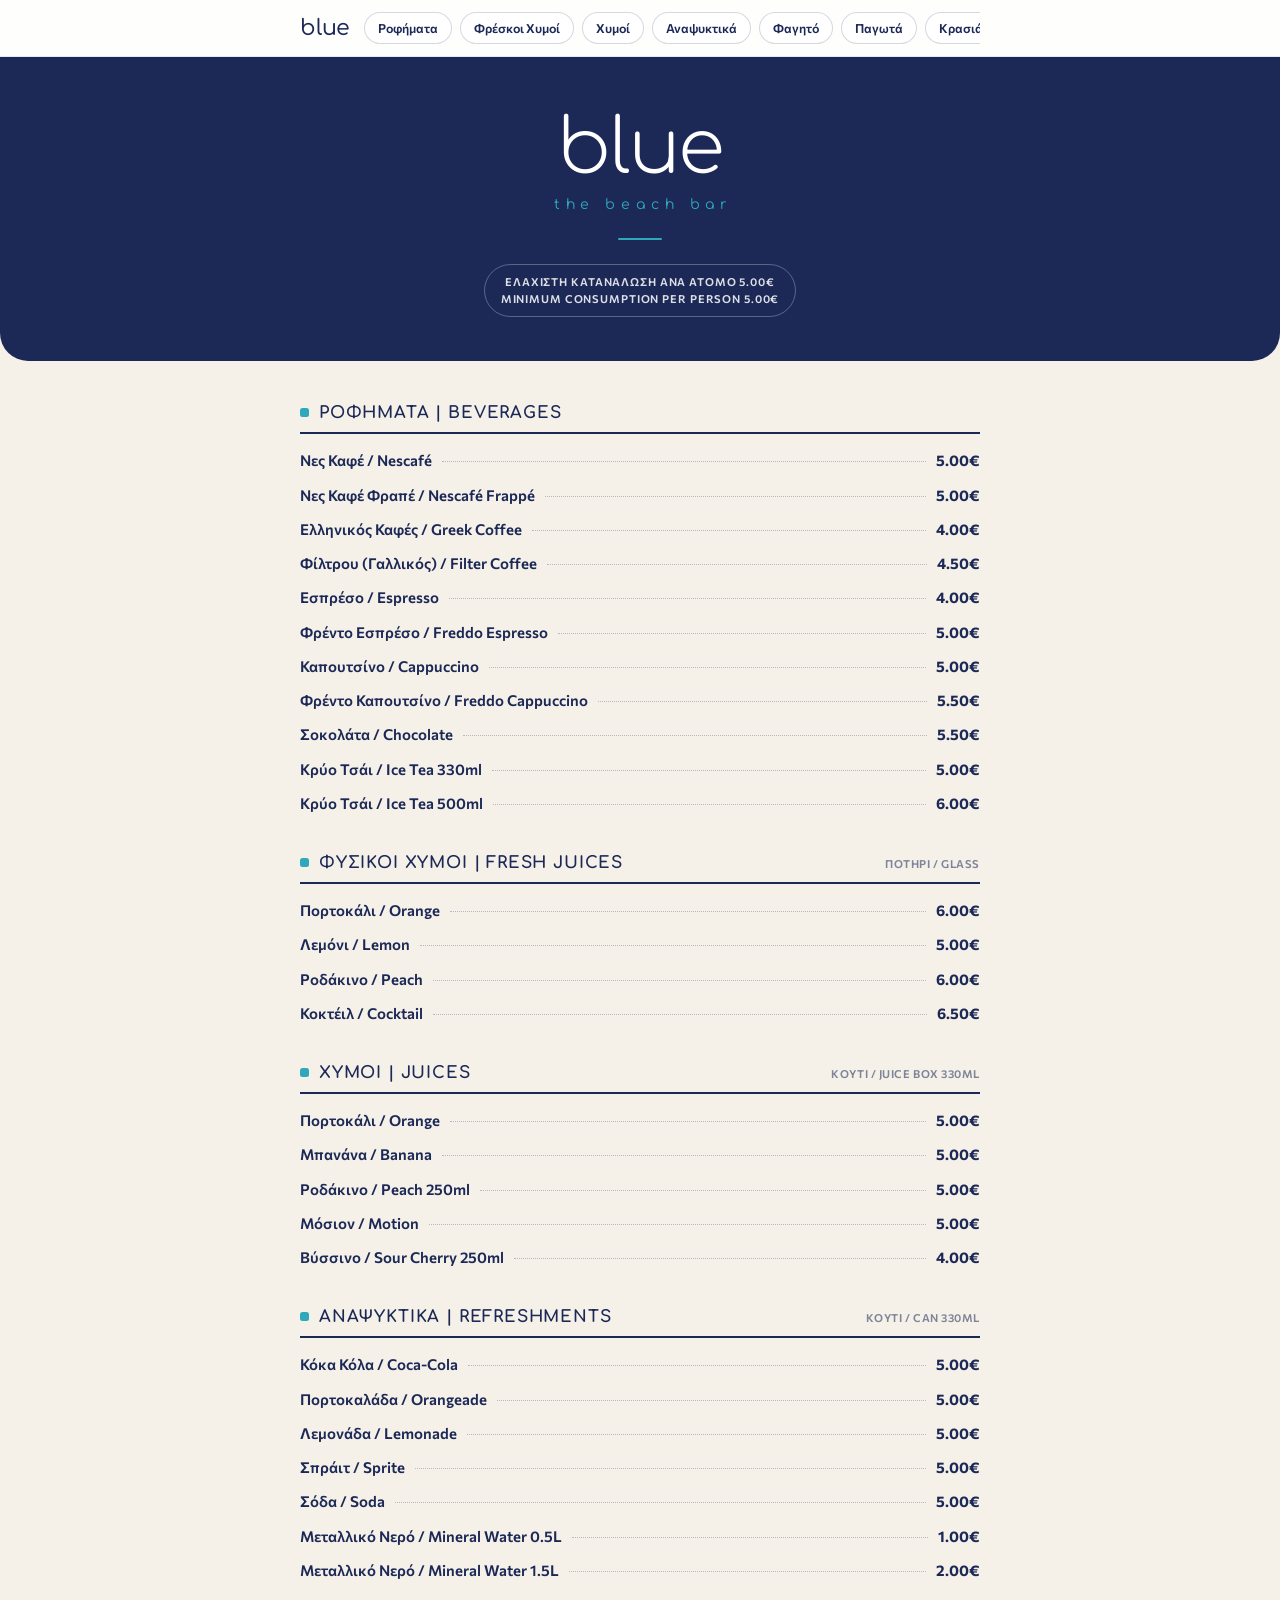
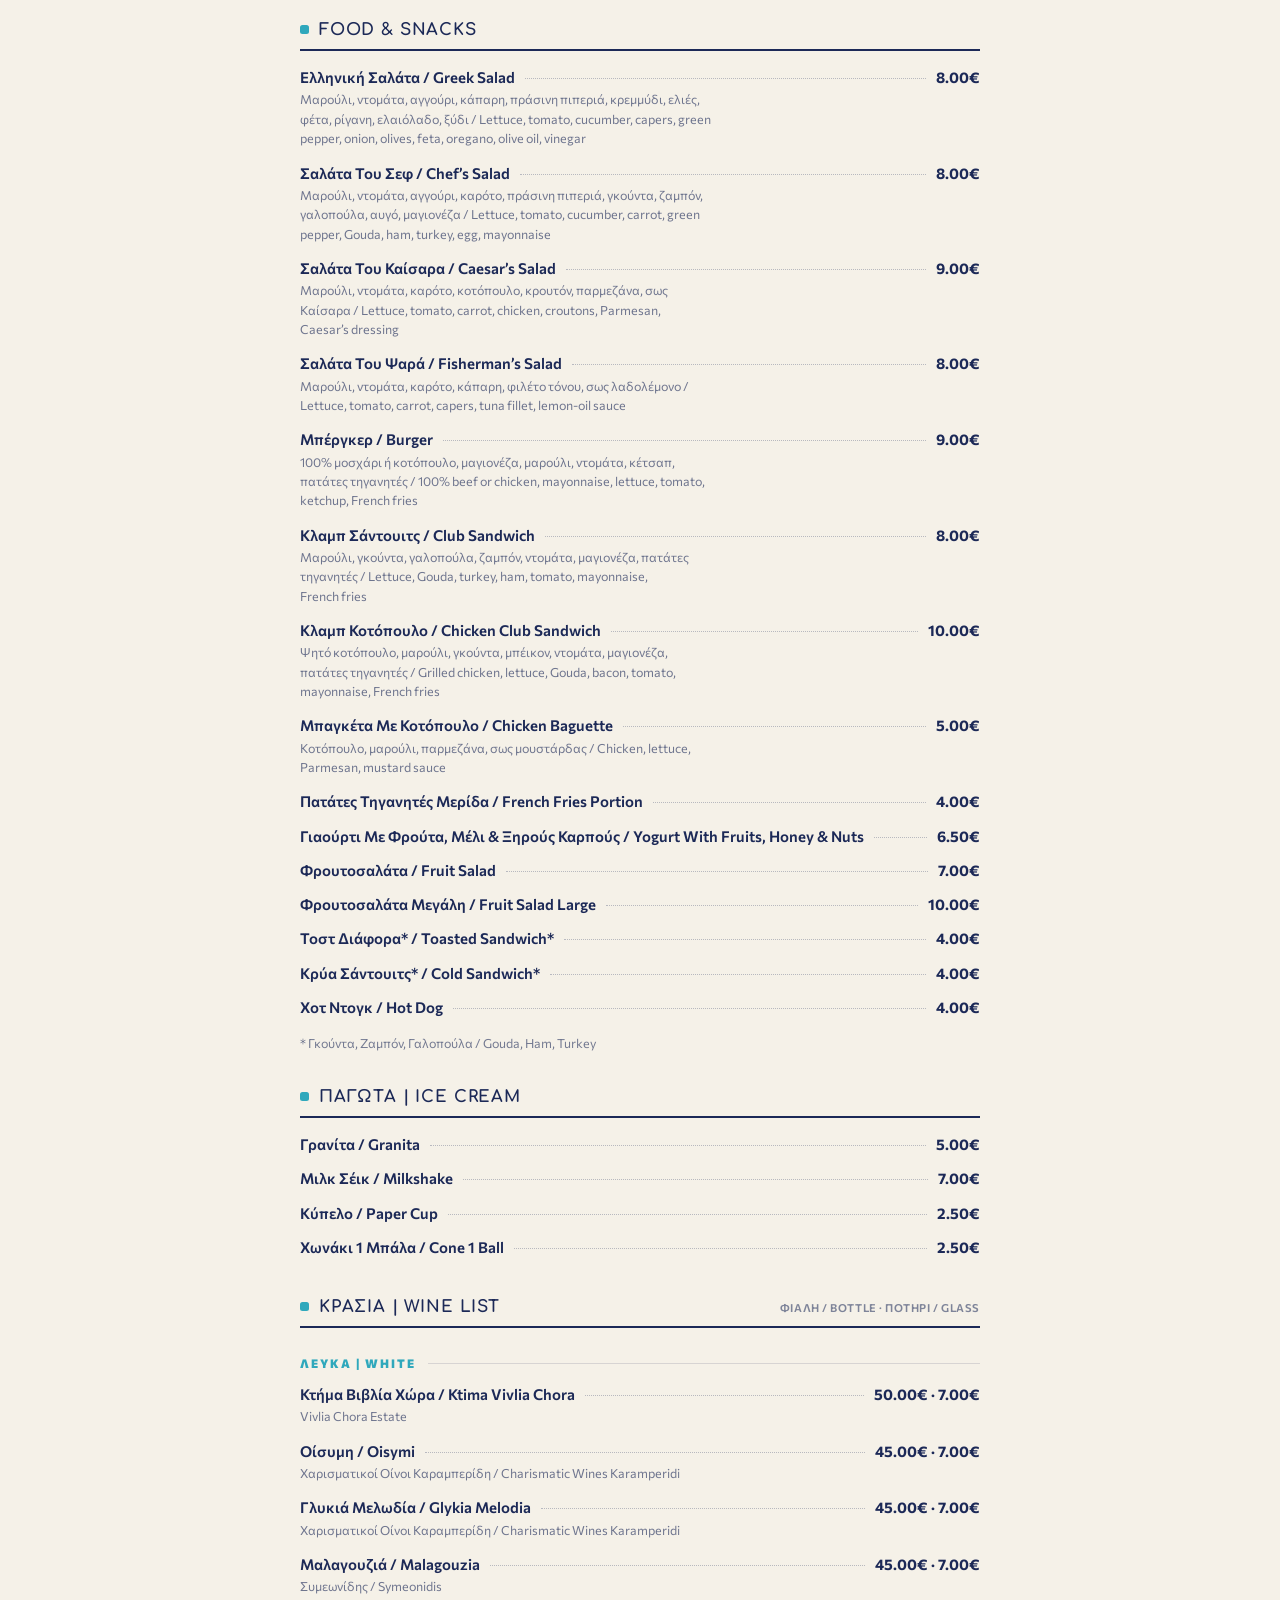
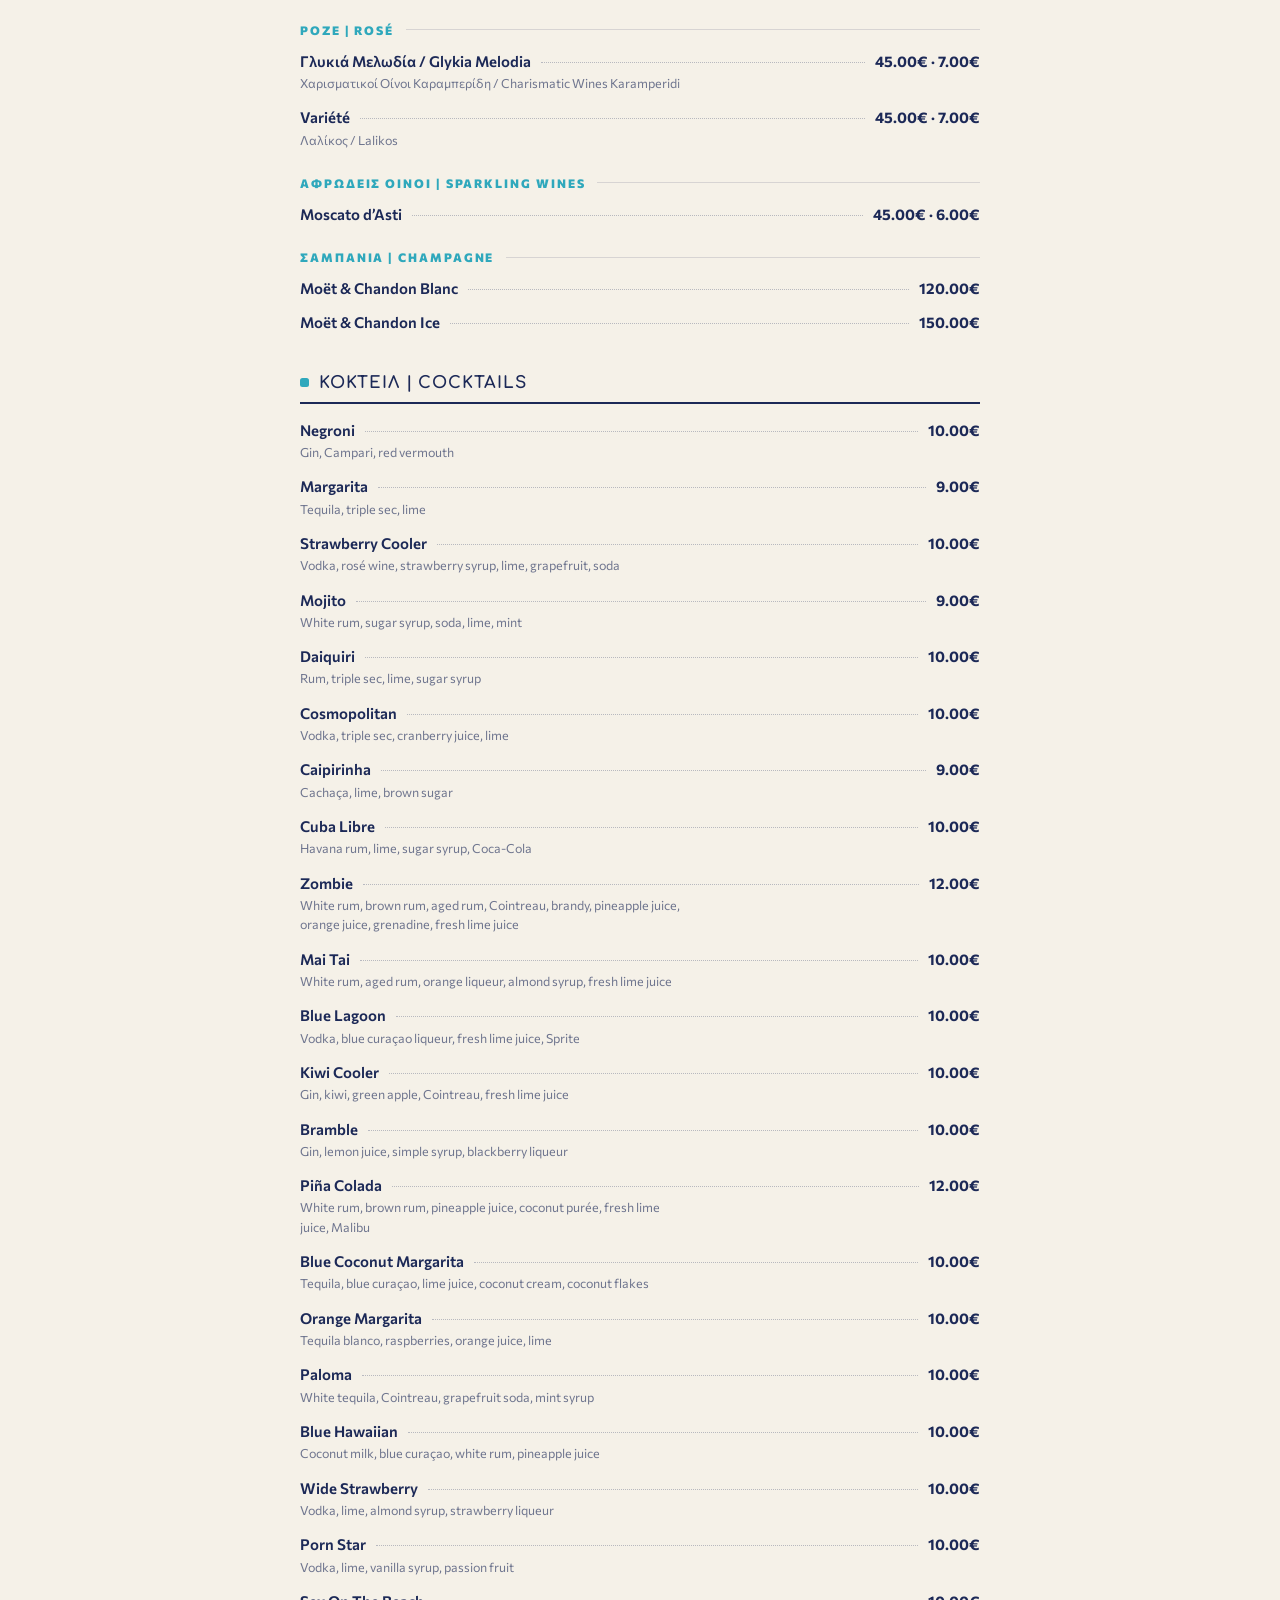
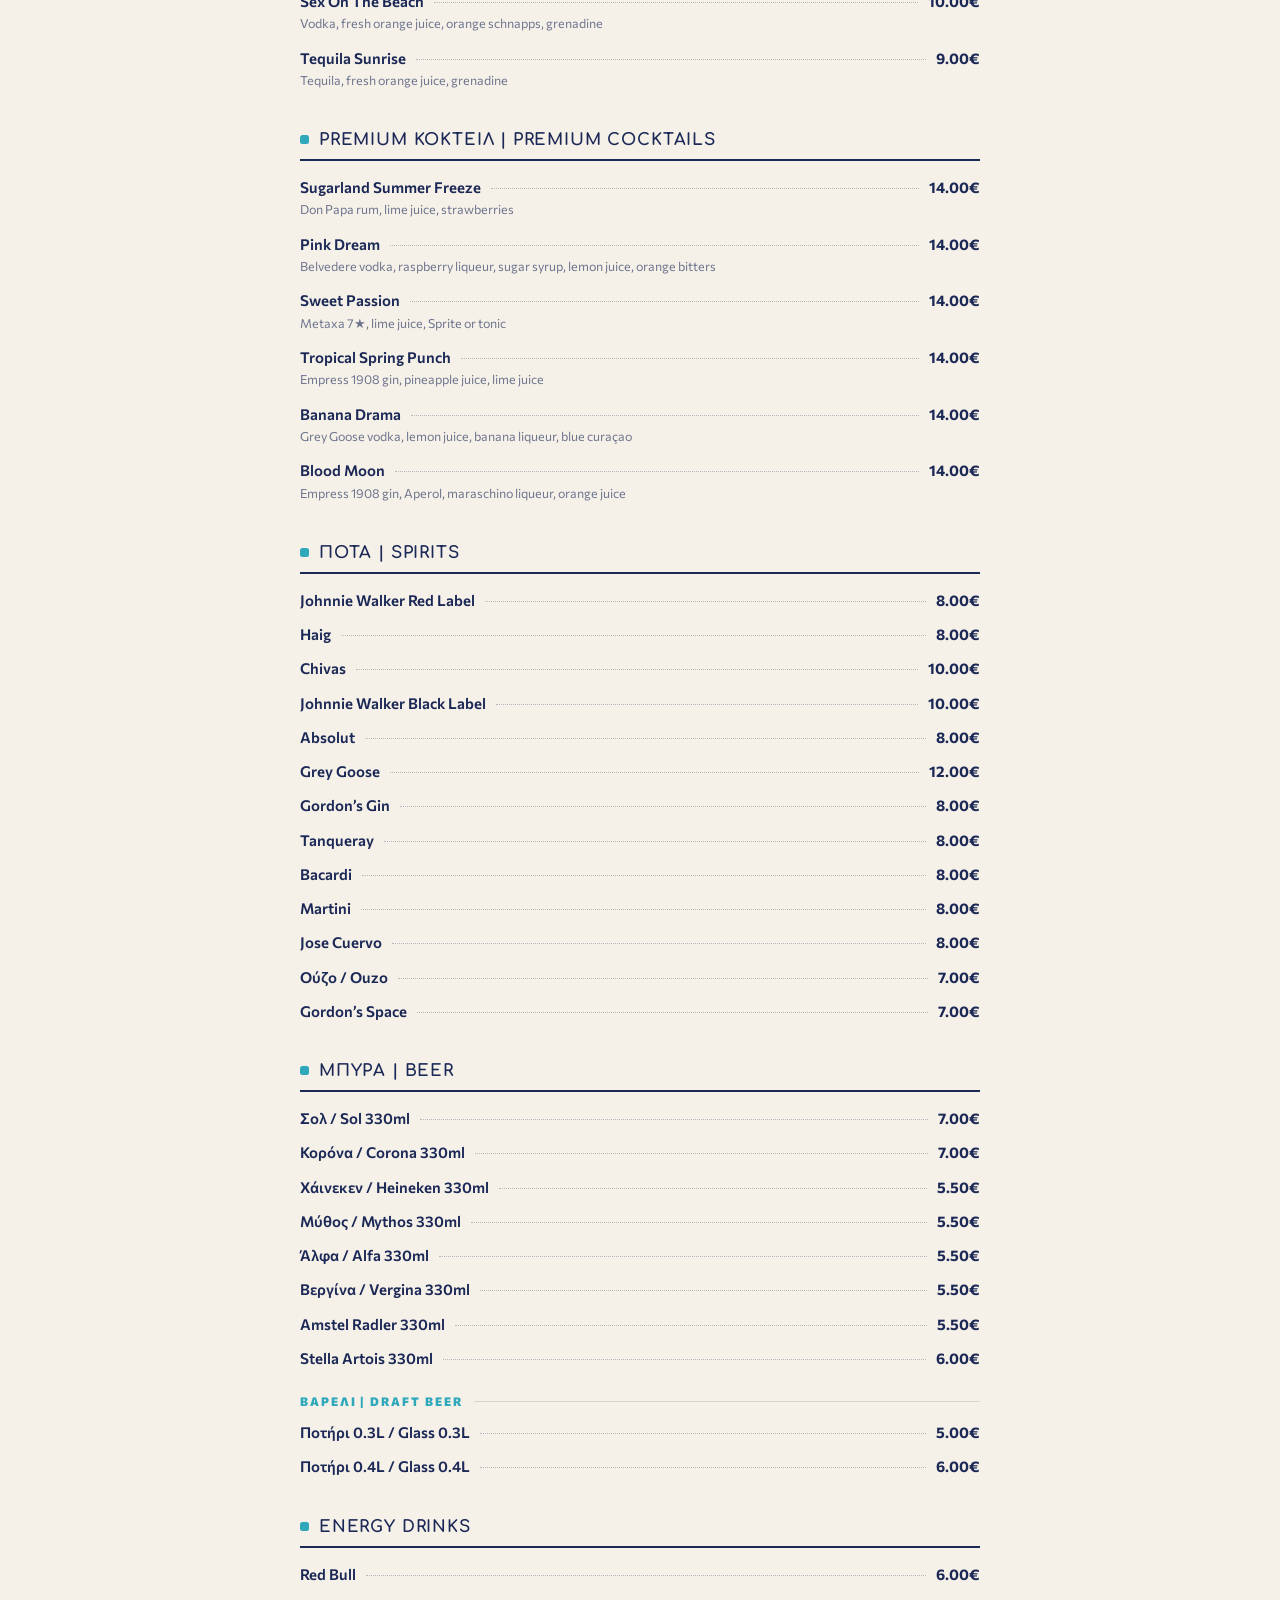
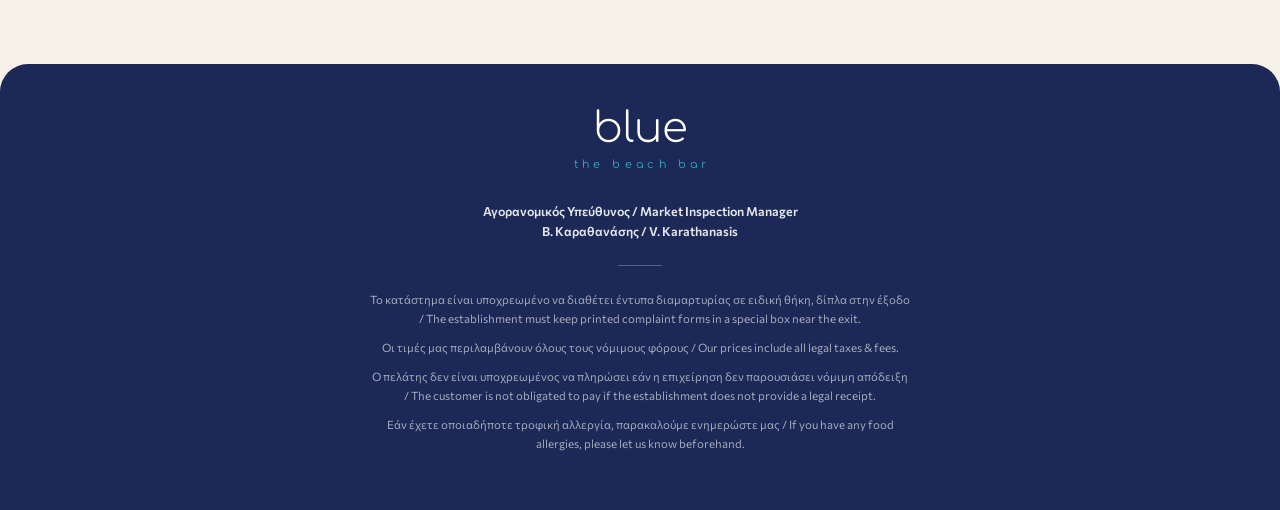
==== index.html @ 2467aed3 "Implement Blue Beach Bar menu site from Claude Design project Static GR/EN menu page for "blue — the" ====
<!DOCTYPE html>
<html lang="el">
<head>
  <meta charset="utf-8">
  <meta name="viewport" content="width=device-width, initial-scale=1">
  <title>blue — the beach bar · Menu</title>
  <meta name="description" content="blue — the beach bar. Κατάλογος / Menu: beverages, fresh juices, food & snacks, cocktails, wine, beer.">
  <link rel="preconnect" href="https://fonts.googleapis.com">
  <link rel="preconnect" href="https://fonts.gstatic.com" crossorigin>
  <link href="https://fonts.googleapis.com/css2?family=Comfortaa:wght@300;400;500;700&family=Commissioner:wght@300;400;500;600;700;800&display=swap" rel="stylesheet">
  <link rel="stylesheet" href="styles.css">
  <script src="menu-data.js" defer></script>
  <script src="menu.js" defer></script>
</head>
<body>

<nav class="topnav">
  <div class="topnav-inner">
    <a class="topnav-logo" href="#top">blue</a>
    <div id="chips" class="chips"></div>
  </div>
</nav>

<header id="top" class="hero">
  <div class="hero-logo">blue</div>
  <div class="hero-tagline">the beach bar</div>
  <div class="hero-divider"></div>
  <div class="hero-badge">Ελάχιστη κατανάλωση ανά άτομο 5.00€<br>Minimum consumption per person 5.00€</div>
</header>

<main id="menu" class="menu"></main>

<footer class="footer">
  <div class="footer-logo">blue</div>
  <div class="footer-tagline">the beach bar</div>
  <div class="footer-inspector">Αγορανομικός Υπεύθυνος / Market Inspection Manager<br>Β. Καραθανάσης / V. Karathanasis</div>
  <div class="footer-divider"></div>
  <div id="legal" class="footer-legal"></div>
</footer>

</body>
</html>
---- styles.css ----
/* blue — the beach bar · menu styles
   Theme knobs: --accent (#2FA8BC | #3E7BFA | #E8865A), --bg (sand #F5F1E8 | white #FFFFFF) */

:root {
  --accent: #2FA8BC;
  --bg: #F5F1E8;
  --navy: #1C2957;
}

html {
  scroll-behavior: smooth;
}

body {
  margin: 0;
  background: var(--bg);
  font-family: 'Commissioner', 'Comfortaa', sans-serif;
  color: var(--navy);
  -webkit-font-smoothing: antialiased;
}

a {
  color: var(--navy);
  text-decoration: none;
}

a:hover {
  color: var(--accent);
}

/* Sticky nav */

.topnav {
  position: sticky;
  top: 0;
  z-index: 50;
  background: rgba(255, 255, 255, 0.88);
  backdrop-filter: blur(12px);
  -webkit-backdrop-filter: blur(12px);
  border-bottom: 1px solid rgba(28, 41, 87, 0.1);
}

.topnav-inner {
  max-width: 680px;
  margin: 0 auto;
  display: flex;
  align-items: center;
  gap: 14px;
  padding: 10px 16px;
}

.topnav-logo {
  font-family: 'Comfortaa', sans-serif;
  font-weight: 500;
  font-size: 22px;
  line-height: 1;
  flex-shrink: 0;
  letter-spacing: -0.01em;
}

.chips {
  display: flex;
  gap: 8px;
  overflow-x: auto;
  scrollbar-width: none;
  padding: 2px 0;
}

.chips::-webkit-scrollbar {
  display: none;
}

.chip {
  flex-shrink: 0;
  border: 1px solid rgba(28, 41, 87, 0.18);
  background: rgba(255, 255, 255, 0.7);
  border-radius: 999px;
  padding: 7px 13px;
  font-size: 12.5px;
  font-weight: 600;
  white-space: nowrap;
}

.chip:hover,
.chip:focus-visible {
  border-color: var(--accent);
  color: var(--accent);
}

/* Hero */

.hero {
  background: var(--navy);
  border-radius: 0 0 28px 28px;
  text-align: center;
  padding: 58px 24px 44px;
}

.hero-logo {
  font-family: 'Comfortaa', sans-serif;
  font-weight: 300;
  font-size: 76px;
  line-height: 0.9;
  color: #FFFFFF;
  letter-spacing: -0.02em;
}

.hero-tagline {
  font-family: 'Comfortaa', sans-serif;
  font-weight: 400;
  font-size: 14px;
  color: var(--accent);
  letter-spacing: 0.42em;
  text-indent: 0.42em;
  margin-top: 14px;
}

.hero-divider {
  width: 44px;
  height: 2px;
  background: var(--accent);
  margin: 26px auto 0;
  border-radius: 2px;
}

.hero-badge {
  display: inline-block;
  border: 1px solid rgba(255, 255, 255, 0.28);
  color: rgba(255, 255, 255, 0.85);
  font-size: 11px;
  font-weight: 600;
  letter-spacing: 0.08em;
  text-transform: uppercase;
  padding: 9px 16px;
  border-radius: 999px;
  margin-top: 24px;
  line-height: 1.5;
}

/* Menu sections */

.menu {
  max-width: 680px;
  margin: 0 auto;
  padding: 6px 20px 24px;
}

.section {
  scroll-margin-top: 72px;
  margin-top: 36px;
}

.section-head {
  display: flex;
  align-items: baseline;
  justify-content: space-between;
  gap: 12px;
  border-bottom: 2px solid var(--navy);
  padding-bottom: 10px;
}

.section-title-wrap {
  display: flex;
  align-items: baseline;
  gap: 10px;
}

.section-dot {
  width: 9px;
  height: 9px;
  border-radius: 2.5px;
  background: var(--accent);
  flex-shrink: 0;
  transform: translateY(-1px);
}

.section-title {
  margin: 0;
  font-family: 'Comfortaa', sans-serif;
  font-weight: 700;
  font-size: 16.5px;
  letter-spacing: 0.05em;
}

.section-note {
  flex-shrink: 0;
  font-size: 11px;
  font-weight: 600;
  letter-spacing: 0.05em;
  text-transform: uppercase;
  color: rgba(28, 41, 87, 0.55);
  text-align: right;
}

.section-body {
  padding-top: 6px;
}

.subheading {
  display: flex;
  align-items: center;
  gap: 12px;
  margin-top: 22px;
  margin-bottom: 4px;
}

.subheading-label {
  font-size: 12px;
  font-weight: 800;
  letter-spacing: 0.16em;
  text-transform: uppercase;
  color: var(--accent);
  white-space: nowrap;
}

.subheading-rule {
  flex: 1;
  height: 1px;
  background: rgba(28, 41, 87, 0.14);
}

.item {
  padding: 10px 0 4px;
}

.item-row {
  display: flex;
  align-items: baseline;
  gap: 10px;
}

.item-name {
  font-size: 15px;
  font-weight: 600;
  line-height: 1.35;
}

.item-leader {
  flex: 1;
  min-width: 18px;
  border-bottom: 1.5px dotted rgba(28, 41, 87, 0.28);
  transform: translateY(-4px);
}

.item-price {
  font-size: 15px;
  font-weight: 700;
  font-variant-numeric: tabular-nums;
  white-space: nowrap;
}

.item-desc {
  font-size: 12.5px;
  font-weight: 400;
  color: rgba(28, 41, 87, 0.62);
  line-height: 1.55;
  margin-top: 3px;
  max-width: 52ch;
  text-wrap: pretty;
}

.section-foot {
  font-size: 12.5px;
  color: rgba(28, 41, 87, 0.6);
  margin-top: 14px;
}

/* Footer */

.footer {
  background: var(--navy);
  border-radius: 28px 28px 0 0;
  margin-top: 52px;
  padding: 46px 24px 58px;
  text-align: center;
}

.footer-logo {
  font-family: 'Comfortaa', sans-serif;
  font-weight: 300;
  font-size: 42px;
  line-height: 0.9;
  color: #FFFFFF;
}

.footer-tagline {
  font-family: 'Comfortaa', sans-serif;
  font-size: 11px;
  color: var(--accent);
  letter-spacing: 0.4em;
  text-indent: 0.4em;
  margin-top: 10px;
}

.footer-inspector {
  font-size: 12.5px;
  font-weight: 600;
  color: rgba(255, 255, 255, 0.88);
  margin-top: 30px;
  line-height: 1.6;
}

.footer-divider {
  width: 44px;
  height: 1px;
  background: rgba(255, 255, 255, 0.25);
  margin: 24px auto;
}

.footer-legal {
  max-width: 540px;
  margin: 0 auto;
  display: grid;
  gap: 10px;
}

.footer-legal-line {
  font-size: 11.5px;
  color: rgba(255, 255, 255, 0.6);
  line-height: 1.65;
}
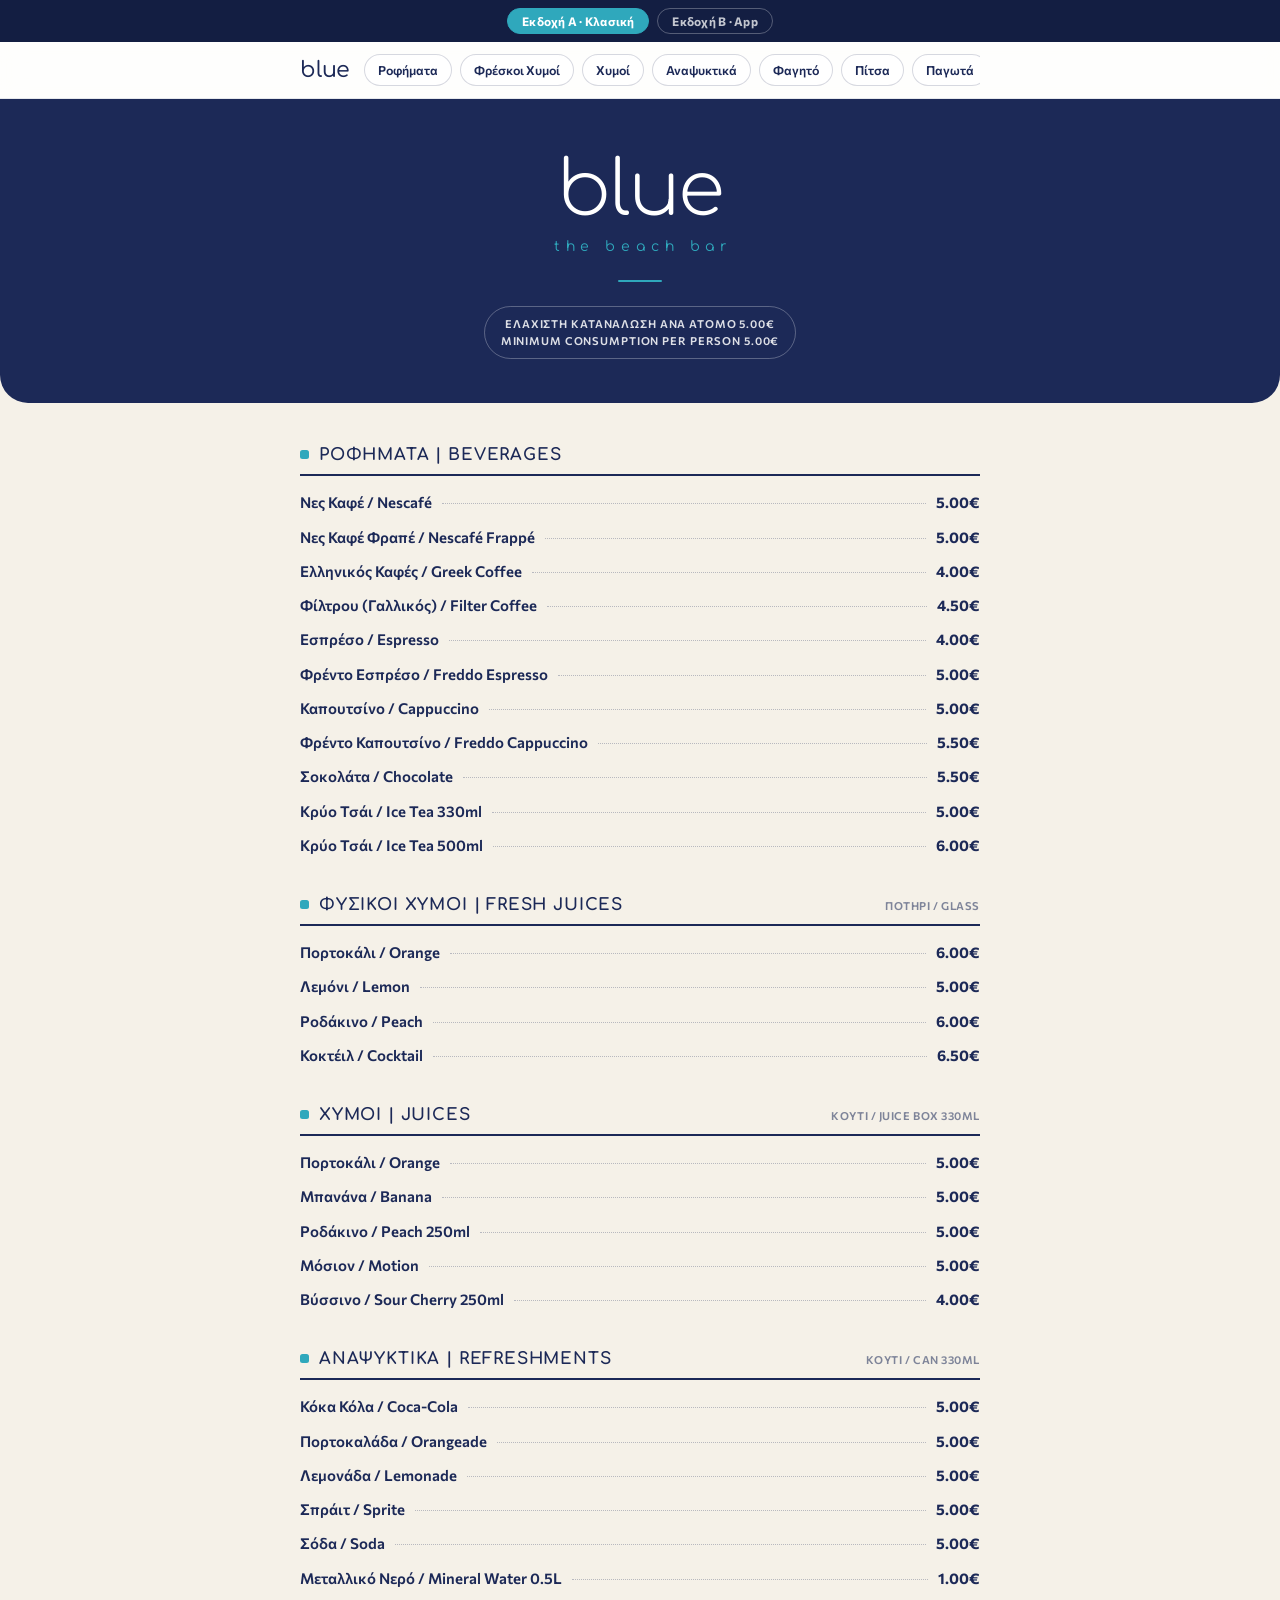
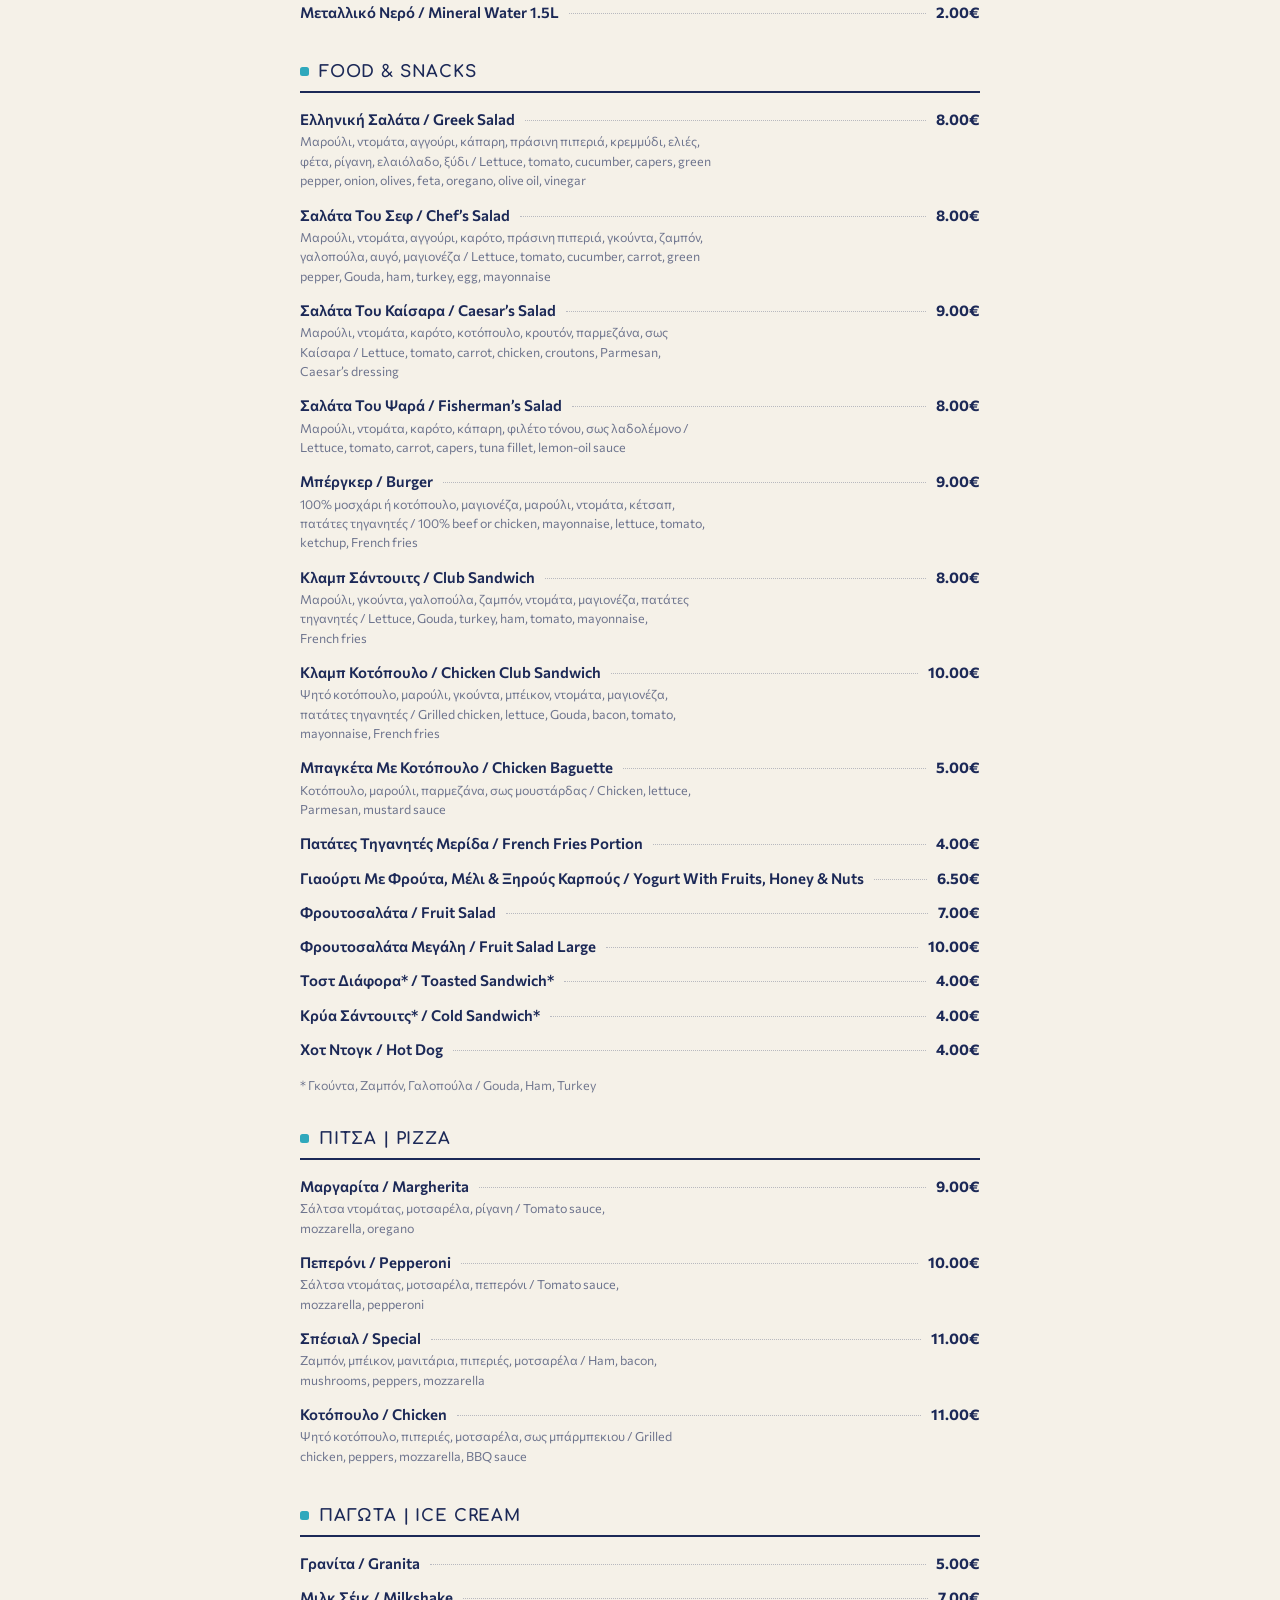
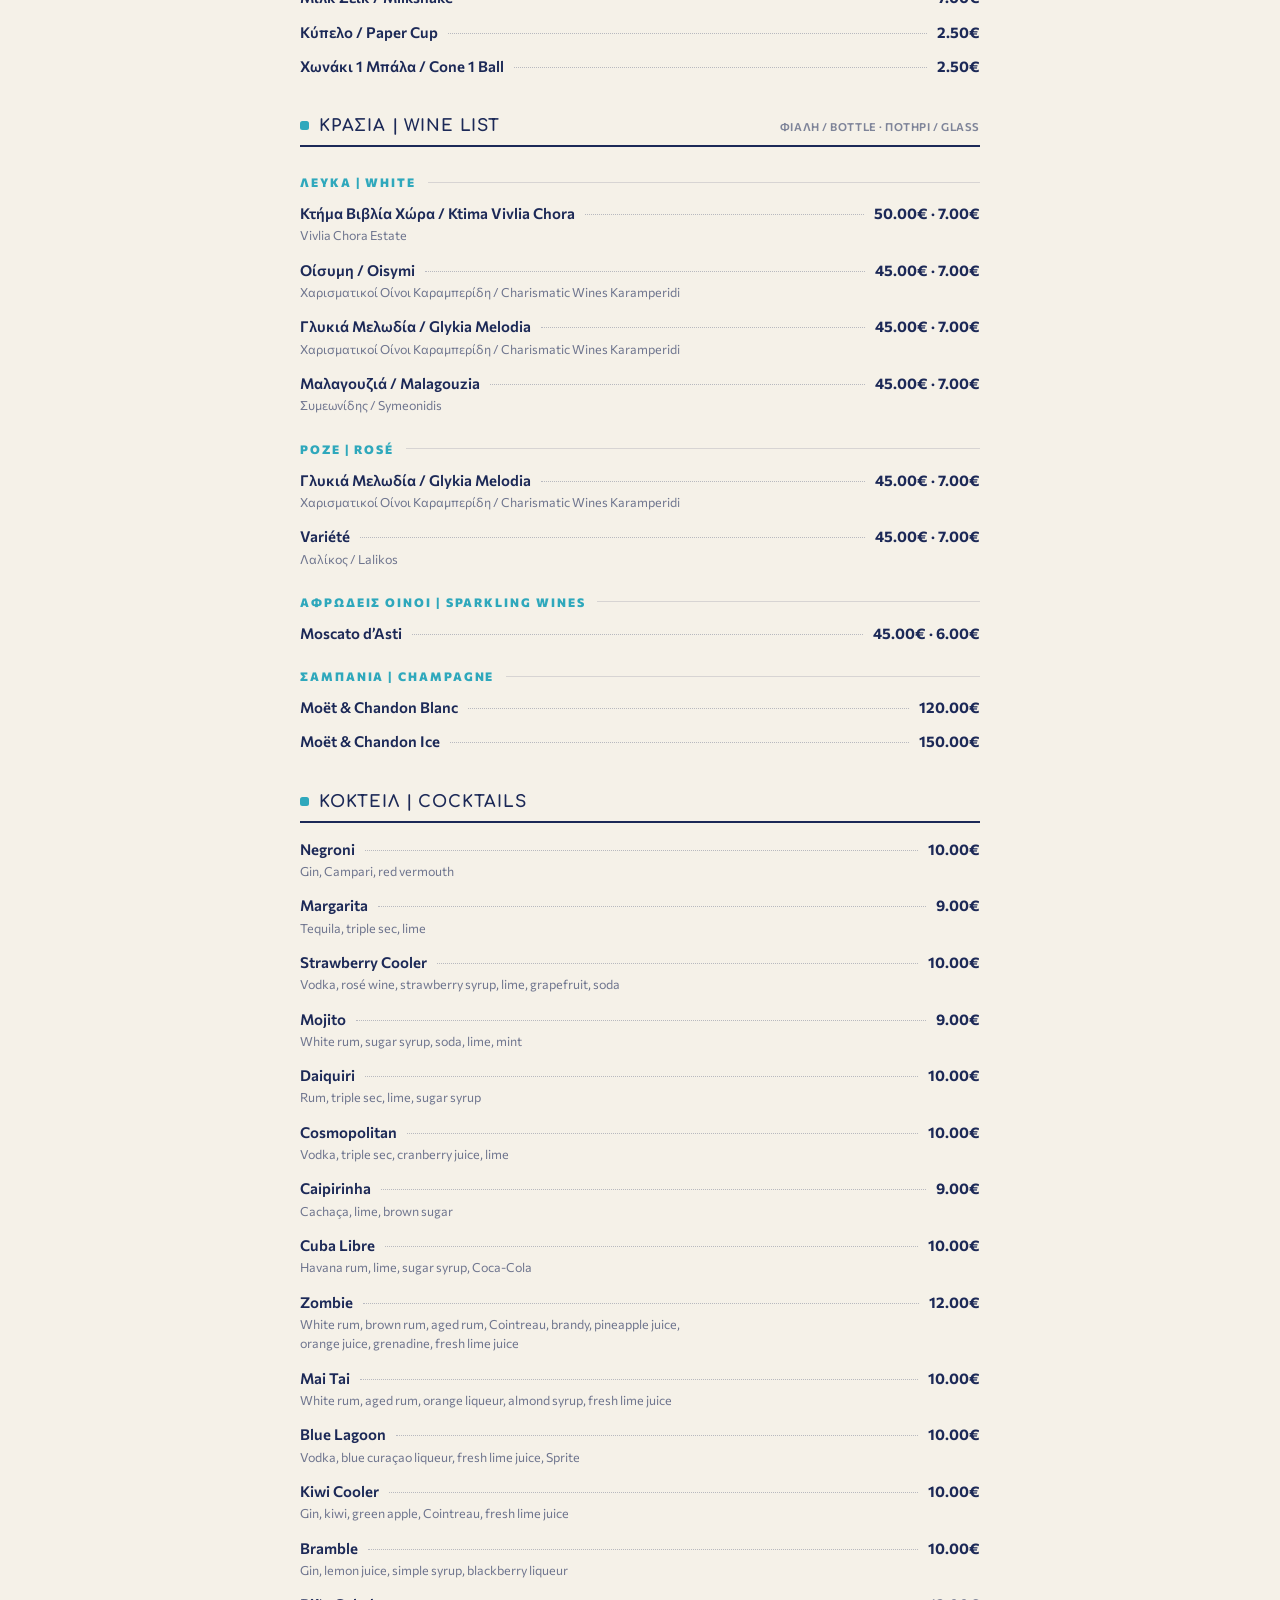
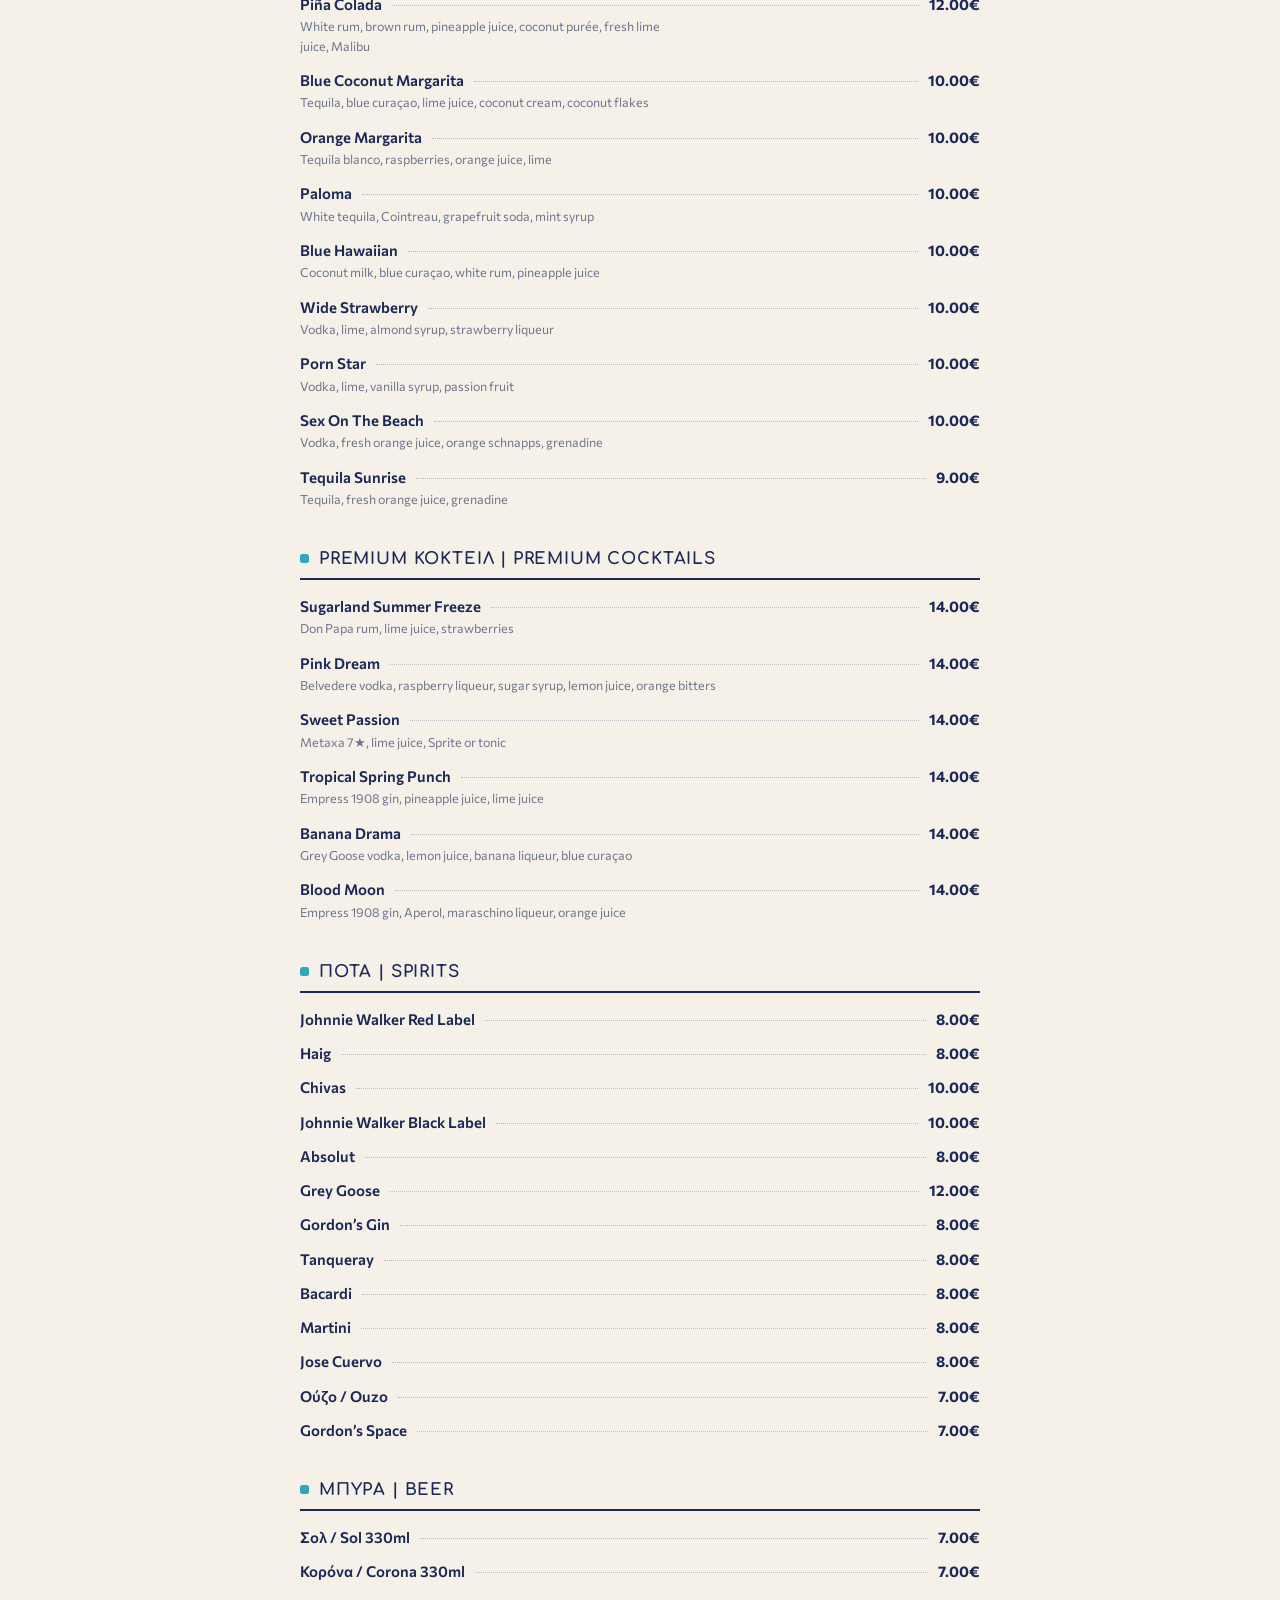
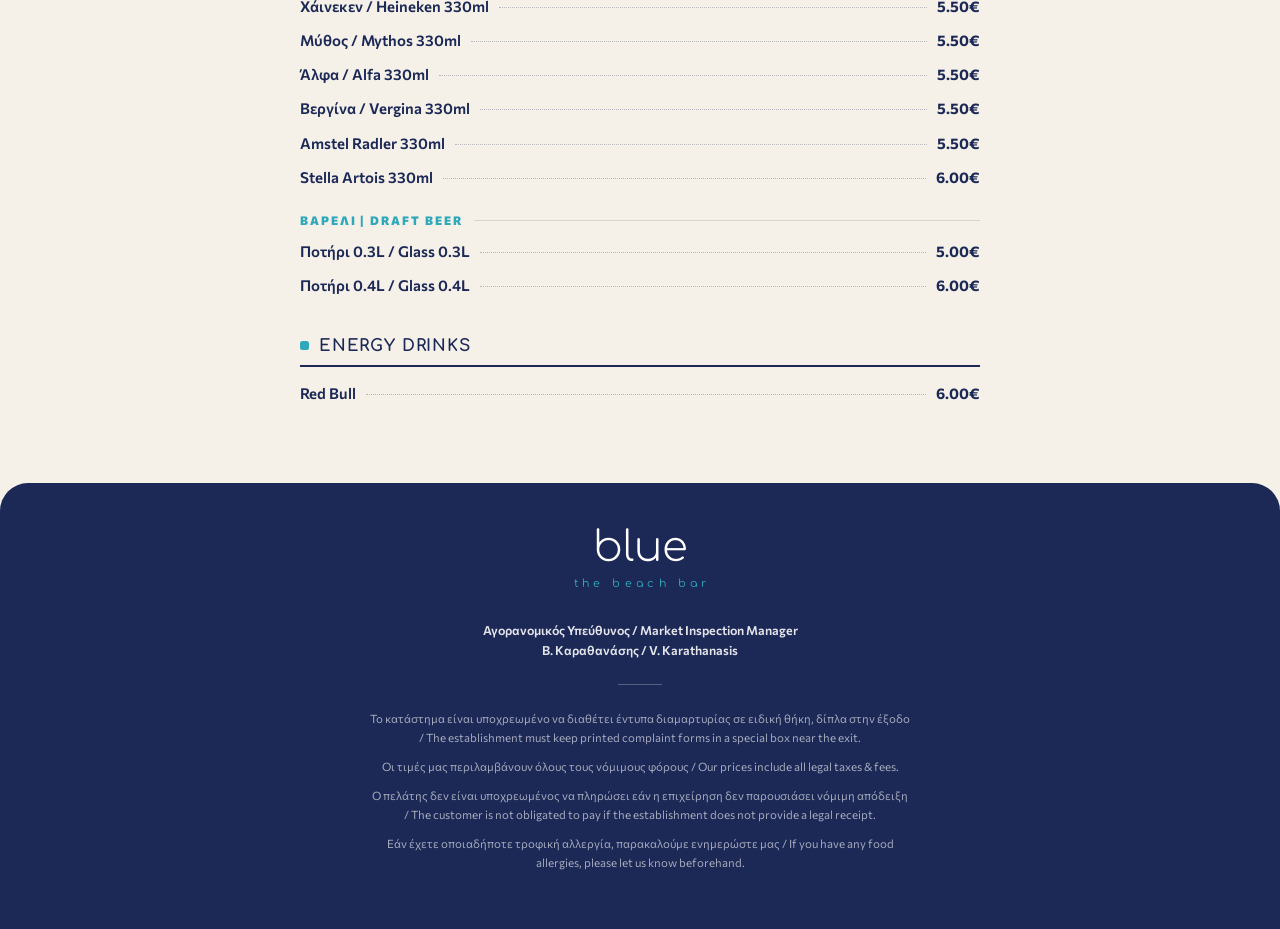
==== commit 61b1cc61: "Add app-style second design version with version-switcher tabs A sticky tab bar on both pages switch" ====
--- a/index.html
+++ b/index.html
@@ -8,11 +8,17 @@
   <link rel="preconnect" href="https://fonts.googleapis.com">
   <link rel="preconnect" href="https://fonts.gstatic.com" crossorigin>
   <link href="https://fonts.googleapis.com/css2?family=Comfortaa:wght@300;400;500;700&family=Commissioner:wght@300;400;500;600;700;800&display=swap" rel="stylesheet">
+  <link rel="stylesheet" href="version-tabs.css">
   <link rel="stylesheet" href="styles.css">
   <script src="menu-data.js" defer></script>
   <script src="menu.js" defer></script>
 </head>
 <body>
+
+<nav class="version-tabs" aria-label="Εκδοχές σχεδίασης">
+  <a href="index.html" class="active" aria-current="page">Εκδοχή Α · Κλασική</a>
+  <a href="v2.html">Εκδοχή Β · App</a>
+</nav>
 
 <nav class="topnav">
   <div class="topnav-inner">
--- a/version-tabs.css
+++ b/version-tabs.css
@@ -0,0 +1,38 @@
+/* Shared switcher between the two design versions (Εκδοχή Α / Εκδοχή Β) */
+
+.version-tabs {
+  position: sticky;
+  top: 0;
+  z-index: 60;
+  height: 42px;
+  box-sizing: border-box;
+  display: flex;
+  align-items: center;
+  justify-content: center;
+  gap: 8px;
+  background: #131E42;
+}
+
+.version-tabs a {
+  border: 1px solid rgba(255, 255, 255, 0.28);
+  border-radius: 999px;
+  padding: 5px 14px;
+  font-family: 'Commissioner', sans-serif;
+  font-size: 12px;
+  font-weight: 700;
+  letter-spacing: 0.02em;
+  color: rgba(255, 255, 255, 0.75);
+  text-decoration: none;
+  white-space: nowrap;
+}
+
+.version-tabs a:hover {
+  color: #FFFFFF;
+  border-color: rgba(255, 255, 255, 0.6);
+}
+
+.version-tabs a.active {
+  background: var(--accent, #2FA8BC);
+  border-color: var(--accent, #2FA8BC);
+  color: #FFFFFF;
+}
--- a/styles.css
+++ b/styles.css
@@ -32,7 +32,7 @@
 
 .topnav {
   position: sticky;
-  top: 0;
+  top: 42px; /* sits below the version-tabs bar */
   z-index: 50;
   background: rgba(255, 255, 255, 0.88);
   backdrop-filter: blur(12px);
@@ -146,7 +146,7 @@
 }
 
 .section {
-  scroll-margin-top: 72px;
+  scroll-margin-top: 114px;
   margin-top: 36px;
 }
 
